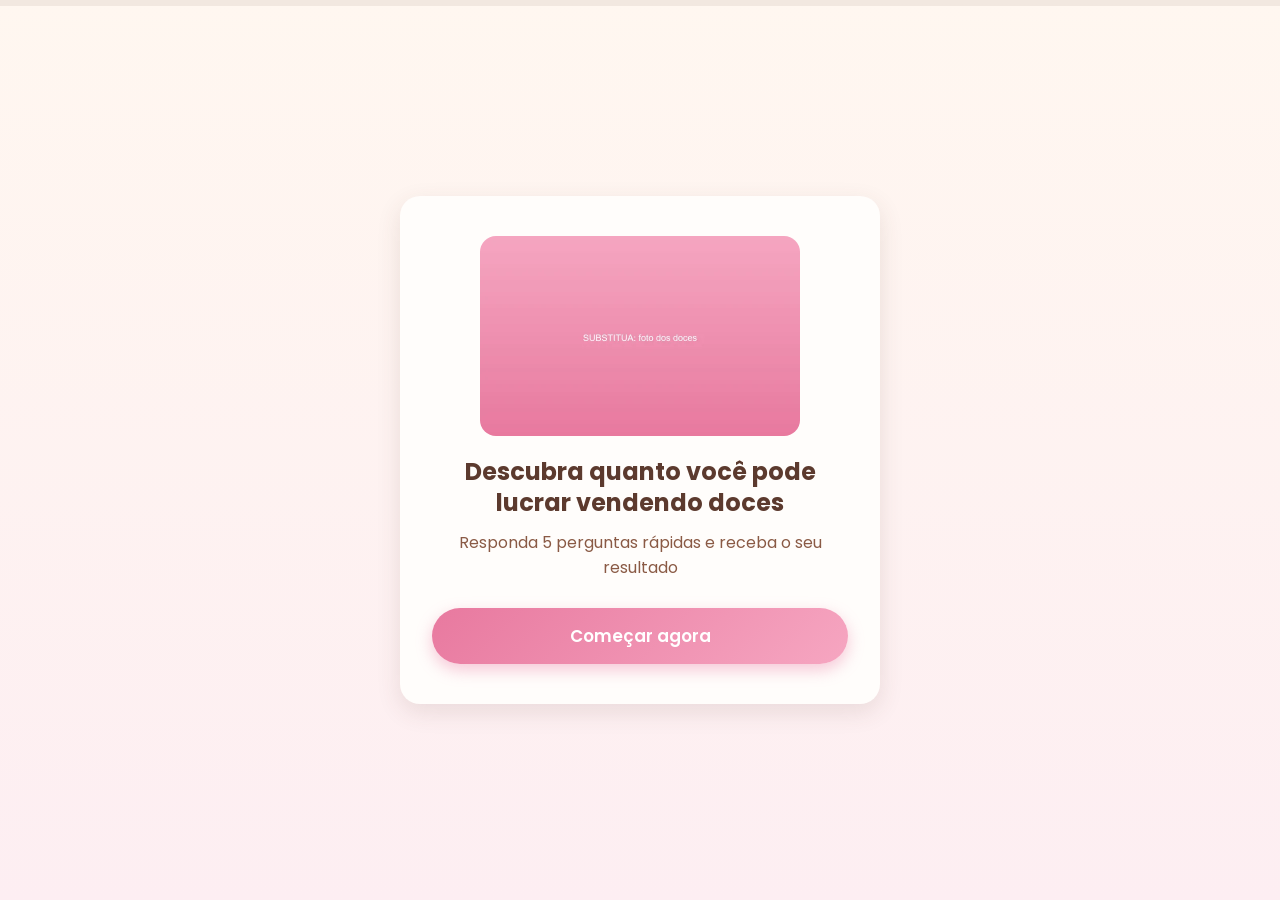
==== index.html @ 1e174448 "Primeira versão do quiz Doces Lucrativos Implementa as 5 perguntas, telas de transição, captura de p" ====
<!DOCTYPE html>
<html lang="pt-BR">
<head>
<meta charset="UTF-8">
<meta name="viewport" content="width=device-width, initial-scale=1, viewport-fit=cover">
<title>Descubra quanto você pode lucrar vendendo doces</title>
<meta name="description" content="Responda 5 perguntas rápidas e descubra o seu potencial de lucro vendendo doces.">

<!-- Open Graph -->
<meta property="og:title" content="Descubra quanto você pode lucrar vendendo doces">
<meta property="og:description" content="Responda 5 perguntas rápidas e receba o seu resultado.">
<meta property="og:type" content="website">
<meta property="og:image" content="./images/og-image.webp">

<!-- ===== COLE AQUI A META TAG DE VERIFICAÇÃO DE DOMÍNIO DA META (opcional) ===== -->
<!-- ===== FIM DA VERIFICAÇÃO ===== -->

<!-- ===== COLE AQUI O CÓDIGO DO PIXEL DO FACEBOOK (opcional) ===== -->
<!-- ===== FIM DO PIXEL ===== -->

<link rel="preconnect" href="https://fonts.googleapis.com">
<link rel="preconnect" href="https://fonts.gstatic.com" crossorigin>
<link href="https://fonts.googleapis.com/css2?family=Poppins:wght@400;600;700&display=swap" rel="stylesheet">

<link rel="stylesheet" href="./style.css">
</head>
<body>

<div class="progress-bar" id="progressBar" aria-hidden="true">
  <div class="progress-fill" id="progressFill"></div>
</div>

<main class="app" id="app">

  <!-- Tela 0 — Abertura -->
  <section class="screen active" data-screen="intro" id="screen-intro">
    <div class="card">
      <img src="./images/hero-doces.webp" alt="Doces artesanais" class="hero-img" width="320" height="200">
      <h1>Descubra quanto você pode lucrar vendendo doces</h1>
      <p class="subtitle">Responda 5 perguntas rápidas e receba o seu resultado</p>
      <button type="button" class="btn-primary" id="btnStart">Começar agora</button>
    </div>
  </section>

  <!-- Perguntas (geradas via template no JS) -->
  <section class="screen" data-screen="question" id="screen-question">
    <div class="card">
      <button type="button" class="btn-back" id="btnBack" aria-label="Voltar para a pergunta anterior">‹ Voltar</button>
      <h2 id="questionTitle"></h2>
      <div class="options" id="optionsContainer" role="group"></div>
    </div>
  </section>

  <!-- Transição entre perguntas -->
  <section class="screen" data-screen="transition" id="screen-transition">
    <div class="card">
      <p class="transition-text" id="transitionText"></p>
      <button type="button" class="btn-primary" id="btnContinue">Continuar</button>
    </div>
  </section>

  <!-- Carregando -->
  <section class="screen" data-screen="loading" id="screen-loading">
    <div class="card card-center">
      <div class="spinner" aria-hidden="true"></div>
      <p class="loading-text">Analisando as suas respostas...</p>
    </div>
  </section>

  <!-- Resultado final -->
  <section class="screen" data-screen="result" id="screen-result">
    <div class="card">
      <h2>O seu resultado está pronto!</h2>
      <p class="result-text">Com base nas suas respostas, você tem tudo para transformar os seus doces em uma renda de verdade. Falta só o passo a passo certo: as receitas, a planilha que calcula o seu lucro e o método para vender no boca a boca e no digital.</p>
      <button type="button" class="btn-primary btn-final" id="btnFinal"></button>
      <p class="debug-warning" id="redirectWarning" hidden>
        ⚠️ Modo debug: configure "redirectUrl" em config.js antes de publicar.
      </p>
    </div>
  </section>

</main>

<!-- Painel de debug (só aparece com ?debug=1 na URL) -->
<div id="debugPanel" class="debug-panel" hidden></div>

<script src="./config.js"></script>
<script src="./app.js"></script>
</body>
</html>
---- style.css ----
/* ============================================================
   Quiz Doces Lucrativos — estilos
   Paleta: rosa suave, creme, marrom chocolate
   ============================================================ */

:root {
  --rosa: #f6a6c1;
  --rosa-escuro: #e8799f;
  --creme: #fff7f0;
  --creme-card: #fffdfb;
  --chocolate: #5c3a2e;
  --chocolate-claro: #8a5a45;
  --texto: #4a3328;
  --sombra: 0 8px 24px rgba(92, 58, 46, 0.12);
  --raio: 20px;
  --transicao: 220ms ease;
}

* {
  box-sizing: border-box;
}

html, body {
  margin: 0;
  padding: 0;
}

body {
  min-height: 100dvh;
  font-family: 'Poppins', -apple-system, BlinkMacSystemFont, 'Segoe UI', Roboto, sans-serif;
  background: linear-gradient(180deg, var(--creme) 0%, #fdeef2 100%);
  color: var(--texto);
  display: flex;
  flex-direction: column;
  padding: env(safe-area-inset-top) env(safe-area-inset-right) env(safe-area-inset-bottom) env(safe-area-inset-left);
}

.app {
  flex: 1;
  display: flex;
  align-items: center;
  justify-content: center;
  padding: 16px;
  min-height: 100dvh;
}

/* Barra de progresso */
.progress-bar {
  position: fixed;
  top: env(safe-area-inset-top, 0);
  left: 0;
  right: 0;
  height: 6px;
  background: rgba(92, 58, 46, 0.08);
  z-index: 10;
}

.progress-fill {
  height: 100%;
  width: 0%;
  background: linear-gradient(90deg, var(--rosa-escuro), var(--rosa));
  transition: width 300ms ease;
}

/* Telas */
.screen {
  display: none;
  width: 100%;
  max-width: 480px;
  opacity: 0;
  transform: translateY(8px);
}

.screen.active {
  display: block;
  animation: fadeIn 250ms ease forwards;
}

@keyframes fadeIn {
  from { opacity: 0; transform: translateY(8px); }
  to { opacity: 1; transform: translateY(0); }
}

@media (prefers-reduced-motion: reduce) {
  .screen.active { animation: none; opacity: 1; transform: none; }
}

.card {
  background: var(--creme-card);
  border-radius: var(--raio);
  box-shadow: var(--sombra);
  padding: 32px 24px;
  text-align: center;
  position: relative;
}

.card-center {
  display: flex;
  flex-direction: column;
  align-items: center;
  justify-content: center;
  min-height: 220px;
}

.hero-img {
  width: 100%;
  max-width: 320px;
  height: auto;
  border-radius: 16px;
  margin: 0 auto 20px;
  display: block;
  object-fit: cover;
}

h1 {
  font-size: 1.5rem;
  font-weight: 700;
  color: var(--chocolate);
  margin: 0 0 12px;
  line-height: 1.3;
}

h2 {
  font-size: 1.25rem;
  font-weight: 700;
  color: var(--chocolate);
  margin: 0 0 20px;
  line-height: 1.35;
}

.subtitle {
  font-size: 1rem;
  color: var(--chocolate-claro);
  margin: 0 0 28px;
}

.btn-primary {
  display: block;
  width: 100%;
  min-height: 56px;
  background: linear-gradient(135deg, var(--rosa-escuro), var(--rosa));
  color: #fff;
  border: none;
  border-radius: 999px;
  font-size: 1.05rem;
  font-weight: 600;
  font-family: inherit;
  cursor: pointer;
  box-shadow: 0 6px 16px rgba(232, 121, 159, 0.4);
  transition: transform 120ms ease, box-shadow 120ms ease;
}

.btn-primary:active {
  transform: scale(0.97);
  box-shadow: 0 3px 8px rgba(232, 121, 159, 0.35);
}

.btn-primary:focus-visible {
  outline: 3px solid var(--chocolate);
  outline-offset: 2px;
}

.options {
  display: flex;
  flex-direction: column;
  gap: 12px;
}

.option-btn {
  display: block;
  width: 100%;
  min-height: 56px;
  background: #fff;
  border: 2px solid rgba(232, 121, 159, 0.25);
  border-radius: 16px;
  padding: 12px 18px;
  font-size: 1rem;
  font-family: inherit;
  color: var(--texto);
  text-align: left;
  cursor: pointer;
  transition: border-color 120ms ease, background 120ms ease, transform 120ms ease;
}

.option-btn:active {
  transform: scale(0.98);
  background: #fdeef2;
  border-color: var(--rosa-escuro);
}

.option-btn:focus-visible {
  outline: 3px solid var(--chocolate);
  outline-offset: 2px;
}

.btn-back {
  position: absolute;
  top: 16px;
  left: 16px;
  background: none;
  border: none;
  color: var(--chocolate-claro);
  font-size: 0.95rem;
  font-family: inherit;
  cursor: pointer;
  padding: 8px;
  min-height: 44px;
}

.btn-back:focus-visible {
  outline: 3px solid var(--chocolate);
  outline-offset: 2px;
}

.transition-text {
  font-size: 1.1rem;
  color: var(--chocolate);
  line-height: 1.5;
  margin: 8px 0 28px;
}

.loading-text {
  font-size: 1.05rem;
  color: var(--chocolate-claro);
  margin-top: 20px;
}

.spinner {
  width: 48px;
  height: 48px;
  border: 4px solid rgba(232, 121, 159, 0.2);
  border-top-color: var(--rosa-escuro);
  border-radius: 50%;
  animation: spin 800ms linear infinite;
}

@keyframes spin {
  to { transform: rotate(360deg); }
}

@media (prefers-reduced-motion: reduce) {
  .spinner { animation: spin 1600ms linear infinite; }
}

.result-text {
  font-size: 1rem;
  line-height: 1.6;
  color: var(--texto);
  margin: 0 0 28px;
}

.btn-final {
  font-size: 1.1rem;
}

.debug-warning {
  margin-top: 16px;
  font-size: 0.8rem;
  color: #b23b3b;
  background: #fdecec;
  border-radius: 10px;
  padding: 10px;
}

/* Painel de debug */
.debug-panel {
  position: fixed;
  bottom: 0;
  left: 0;
  right: 0;
  max-height: 45vh;
  overflow-y: auto;
  background: rgba(27, 18, 14, 0.95);
  color: #f5e9df;
  font-family: 'Courier New', monospace;
  font-size: 11px;
  padding: 12px;
  padding-bottom: calc(12px + env(safe-area-inset-bottom));
  z-index: 100;
  line-height: 1.5;
}

.debug-panel h3 {
  margin: 0 0 6px;
  font-size: 12px;
  color: #f6a6c1;
}

.debug-panel pre {
  white-space: pre-wrap;
  word-break: break-all;
  margin: 0 0 8px;
}

.debug-panel button {
  background: var(--rosa-escuro);
  color: #fff;
  border: none;
  border-radius: 8px;
  padding: 6px 12px;
  font-size: 11px;
  cursor: pointer;
  margin-top: 4px;
}

@media (min-width: 480px) {
  .card { padding: 40px 32px; }
}
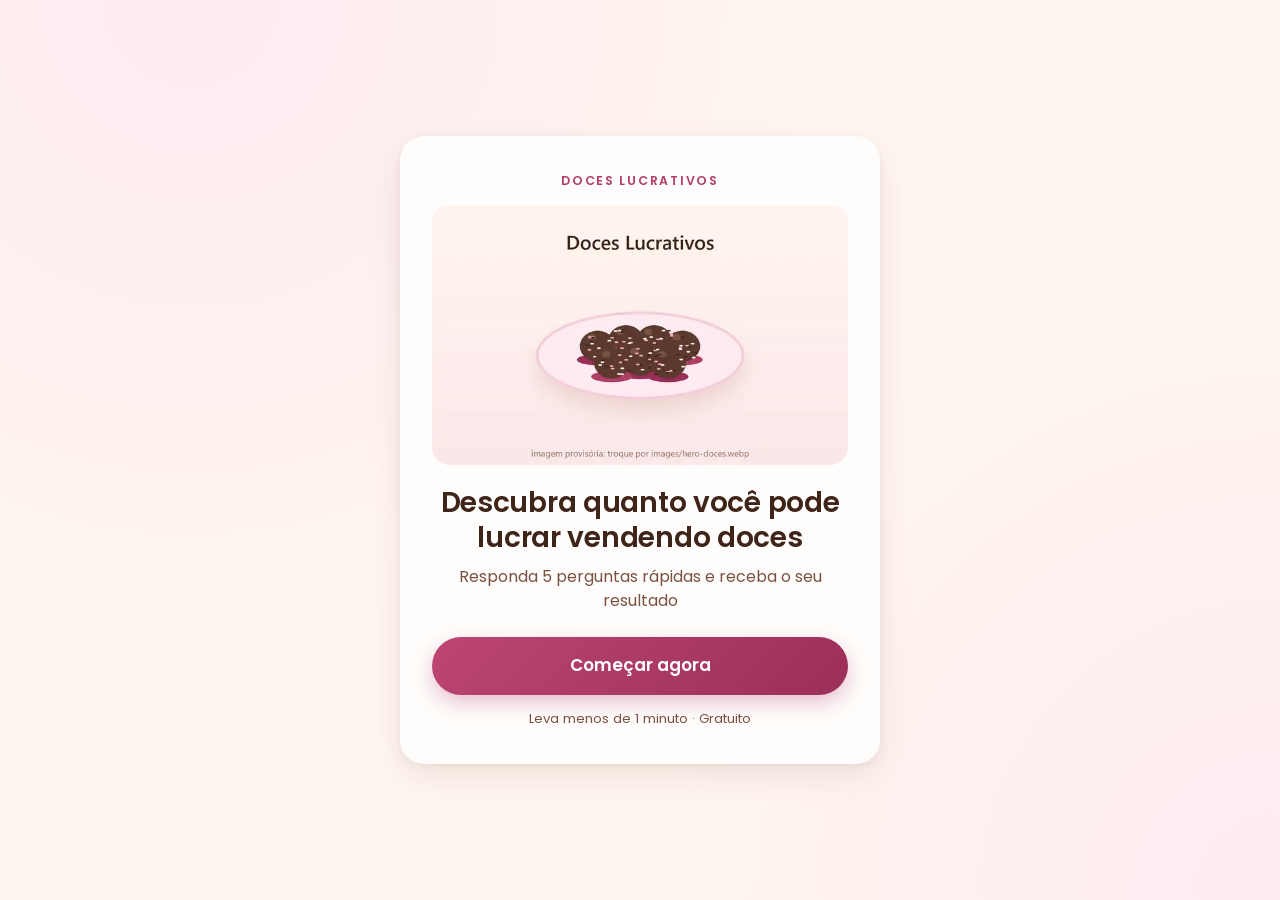
==== commit 0cae9bd9: "Revisão completa do quiz: rastreamento, conversão e acessibilidade - QuizStart/QuizStep/QuizComplete" ====
--- a/index.html
+++ b/index.html
@@ -5,12 +5,20 @@
 <meta name="viewport" content="width=device-width, initial-scale=1, viewport-fit=cover">
 <title>Descubra quanto você pode lucrar vendendo doces</title>
 <meta name="description" content="Responda 5 perguntas rápidas e descubra o seu potencial de lucro vendendo doces.">
+<meta name="theme-color" content="#fff6ef">
+<meta name="format-detection" content="telephone=no">
+<link rel="icon" href="data:image/svg+xml,%3Csvg xmlns='http://www.w3.org/2000/svg' viewBox='0 0 32 32'%3E%3Ccircle cx='16' cy='17' r='13' fill='%235c3a2e'/%3E%3Crect x='10' y='10' width='3' height='1.6' rx='.8' fill='%23f6a6c1' transform='rotate(30 11 11)'/%3E%3Crect x='18' y='12' width='3' height='1.6' rx='.8' fill='%23fff6ef' transform='rotate(-25 19 13)'/%3E%3Crect x='13' y='19' width='3' height='1.6' rx='.8' fill='%23f6a6c1' transform='rotate(60 14 20)'/%3E%3Crect x='20' y='20' width='3' height='1.6' rx='.8' fill='%23fff6ef'/%3E%3C/svg%3E">
 
-<!-- Open Graph -->
+<!-- Open Graph (aparência do link quando compartilhado) -->
+<!-- Na Etapa 3 o og:image vira um endereço completo (https://...), que é o que o Facebook e o WhatsApp exigem -->
+<meta property="og:type" content="website">
+<meta property="og:locale" content="pt_BR">
 <meta property="og:title" content="Descubra quanto você pode lucrar vendendo doces">
 <meta property="og:description" content="Responda 5 perguntas rápidas e receba o seu resultado.">
-<meta property="og:type" content="website">
-<meta property="og:image" content="./images/og-image.webp">
+<meta property="og:image" content="./images/og-image.jpg">
+<meta property="og:image:width" content="1200">
+<meta property="og:image:height" content="630">
+<meta name="twitter:card" content="summary_large_image">
 
 <!-- ===== COLE AQUI A META TAG DE VERIFICAÇÃO DE DOMÍNIO DA META (opcional) ===== -->
 <!-- ===== FIM DA VERIFICAÇÃO ===== -->
@@ -18,73 +26,97 @@
 <!-- ===== COLE AQUI O CÓDIGO DO PIXEL DO FACEBOOK (opcional) ===== -->
 <!-- ===== FIM DO PIXEL ===== -->
 
+<!-- Fonte carregada sem travar a abertura da página -->
 <link rel="preconnect" href="https://fonts.googleapis.com">
 <link rel="preconnect" href="https://fonts.gstatic.com" crossorigin>
-<link href="https://fonts.googleapis.com/css2?family=Poppins:wght@400;600;700&display=swap" rel="stylesheet">
+<link rel="stylesheet" href="https://fonts.googleapis.com/css2?family=Poppins:wght@400;600&display=swap" media="print" onload="this.media='all'">
+<noscript><link rel="stylesheet" href="https://fonts.googleapis.com/css2?family=Poppins:wght@400;600&display=swap"></noscript>
 
 <link rel="stylesheet" href="./style.css">
+<script src="./config.js" defer></script>
+<script src="./app.js" defer></script>
 </head>
 <body>
 
-<div class="progress-bar" id="progressBar" aria-hidden="true">
-  <div class="progress-fill" id="progressFill"></div>
+<div class="topbar" id="topbar" aria-hidden="true">
+  <div class="topbar-fill" id="progressFill"></div>
 </div>
 
-<main class="app" id="app">
+<main class="app">
 
   <!-- Tela 0 — Abertura -->
-  <section class="screen active" data-screen="intro" id="screen-intro">
+  <section class="screen active" id="screen-intro">
     <div class="card">
-      <img src="./images/hero-doces.webp" alt="Doces artesanais" class="hero-img" width="320" height="200">
-      <h1>Descubra quanto você pode lucrar vendendo doces</h1>
+      <p class="brand">Doces Lucrativos</p>
+      <img src="./images/hero-doces.webp" alt="Mesa com doces artesanais" class="hero-img" width="640" height="400" fetchpriority="high" decoding="async">
+      <h1 tabindex="-1">Descubra quanto você pode lucrar vendendo doces</h1>
       <p class="subtitle">Responda 5 perguntas rápidas e receba o seu resultado</p>
+      <p class="resume-note" id="resumeNote" hidden></p>
       <button type="button" class="btn-primary" id="btnStart">Começar agora</button>
+      <button type="button" class="btn-link" id="btnRestart" hidden>Recomeçar do zero</button>
+      <p class="microcopy">Leva menos de 1 minuto · Gratuito</p>
     </div>
   </section>
 
-  <!-- Perguntas (geradas via template no JS) -->
-  <section class="screen" data-screen="question" id="screen-question">
+  <!-- Pergunta (conteúdo preenchido pelo app.js) -->
+  <section class="screen" id="screen-question">
     <div class="card">
-      <button type="button" class="btn-back" id="btnBack" aria-label="Voltar para a pergunta anterior">‹ Voltar</button>
-      <h2 id="questionTitle"></h2>
-      <div class="options" id="optionsContainer" role="group"></div>
+      <div class="card-header">
+        <button type="button" class="btn-back" id="btnBack" aria-label="Voltar">
+          <svg width="18" height="18" viewBox="0 0 24 24" aria-hidden="true"><path d="M15 5l-7 7 7 7" fill="none" stroke="currentColor" stroke-width="2.5" stroke-linecap="round" stroke-linejoin="round"/></svg>
+          Voltar
+        </button>
+        <span class="step-label" id="stepLabel"></span>
+      </div>
+      <h2 id="questionTitle" tabindex="-1"></h2>
+      <div class="options" id="options" role="group" aria-labelledby="questionTitle"></div>
     </div>
   </section>
 
   <!-- Transição entre perguntas -->
-  <section class="screen" data-screen="transition" id="screen-transition">
+  <section class="screen" id="screen-transition">
     <div class="card">
-      <p class="transition-text" id="transitionText"></p>
-      <button type="button" class="btn-primary" id="btnContinue">Continuar</button>
+      <div class="icon-circle" aria-hidden="true">
+        <svg width="30" height="30" viewBox="0 0 24 24"><path d="M12 20.5s-7.5-4.6-7.5-10.3A4.2 4.2 0 0 1 12 7.6a4.2 4.2 0 0 1 7.5 2.6c0 5.7-7.5 10.3-7.5 10.3z" fill="currentColor"/></svg>
+      </div>
+      <p class="transition-text" id="transitionText" tabindex="-1"></p>
+      <button type="button" class="btn-primary btn-continue" id="btnContinue">
+        Continuar
+        <span class="countdown" aria-hidden="true"></span>
+      </button>
     </div>
   </section>
 
   <!-- Carregando -->
-  <section class="screen" data-screen="loading" id="screen-loading">
-    <div class="card card-center">
-      <div class="spinner" aria-hidden="true"></div>
-      <p class="loading-text">Analisando as suas respostas...</p>
+  <section class="screen" id="screen-loading">
+    <div class="card card-center" role="status">
+      <div class="loader" aria-hidden="true"><span></span><span></span><span></span></div>
+      <p class="loading-text" tabindex="-1">Analisando as suas respostas...</p>
+      <div class="loading-bar" aria-hidden="true"><div></div></div>
     </div>
   </section>
 
   <!-- Resultado final -->
-  <section class="screen" data-screen="result" id="screen-result">
+  <section class="screen" id="screen-result">
     <div class="card">
-      <h2>O seu resultado está pronto!</h2>
+      <div class="icon-circle" aria-hidden="true">
+        <svg width="30" height="30" viewBox="0 0 24 24"><path d="M5 12.5l4.5 4.5L19 7.5" fill="none" stroke="currentColor" stroke-width="2.8" stroke-linecap="round" stroke-linejoin="round"/></svg>
+      </div>
+      <h2 tabindex="-1">O seu resultado está pronto!</h2>
       <p class="result-text">Com base nas suas respostas, você tem tudo para transformar os seus doces em uma renda de verdade. Falta só o passo a passo certo: as receitas, a planilha que calcula o seu lucro e o método para vender no boca a boca e no digital.</p>
-      <button type="button" class="btn-primary btn-final" id="btnFinal"></button>
+      <dl class="profile" id="profile" hidden></dl>
+      <button type="button" class="btn-primary btn-final" id="btnFinal">Continuar</button>
       <p class="debug-warning" id="redirectWarning" hidden>
-        ⚠️ Modo debug: configure "redirectUrl" em config.js antes de publicar.
+        Modo debug: o link da campanha ainda não foi configurado em <b>config.js</b> (campo redirectUrl).
       </p>
+      <button type="button" class="btn-link" id="btnRedo">Refazer o quiz</button>
     </div>
   </section>
 
 </main>
 
 <!-- Painel de debug (só aparece com ?debug=1 na URL) -->
-<div id="debugPanel" class="debug-panel" hidden></div>
+<aside class="debug-panel" id="debugPanel" aria-label="Painel de debug" hidden></aside>
 
-<script src="./config.js"></script>
-<script src="./app.js"></script>
 </body>
 </html>
--- a/style.css
+++ b/style.css
@@ -1,308 +1,433 @@
 /* ============================================================
    Quiz Doces Lucrativos — estilos
-   Paleta: rosa suave, creme, marrom chocolate
+   Paleta: rosa suave, creme e marrom chocolate
    ============================================================ */
 
+/* Fonte de reserva com medidas parecidas com a Poppins: evita o texto "pular" quando a fonte carrega */
+@font-face {
+  font-family: "Poppins Fallback";
+  src: local("Arial");
+  ascent-override: 93.62%;
+  descent-override: 31.21%;
+  line-gap-override: 8.92%;
+  size-adjust: 112.16%;
+}
+
 :root {
-  --rosa: #f6a6c1;
-  --rosa-escuro: #e8799f;
-  --creme: #fff7f0;
-  --creme-card: #fffdfb;
-  --chocolate: #5c3a2e;
-  --chocolate-claro: #8a5a45;
-  --texto: #4a3328;
-  --sombra: 0 8px 24px rgba(92, 58, 46, 0.12);
-  --raio: 20px;
-  --transicao: 220ms ease;
-}
-
-* {
-  box-sizing: border-box;
-}
-
-html, body {
+  --bg: #fff6ef;
+  --bg-2: #fdeaf0;
+  --card: #fffdfb;
+  --rosa-100: #fdeef3;
+  --rosa-200: #f5cbd9;
+  --rosa-400: #e48aa9;
+  --rosa-600: #b23d69;
+  --rosa-700: #9a2f59;
+  --choco-900: #3f2419;
+  --choco-700: #5c3a2e;
+  --choco-500: #7a5242;
+  --texto: #4f3529;
+  --sombra: 0 12px 32px rgba(92, 58, 46, 0.10), 0 2px 6px rgba(92, 58, 46, 0.06);
+  --raio: 24px;
+  --fonte: "Poppins", "Poppins Fallback", system-ui, -apple-system, "Segoe UI", Roboto, Arial, sans-serif;
+}
+
+*, *::before, *::after { box-sizing: border-box; }
+
+[hidden] { display: none !important; }
+
+html { -webkit-text-size-adjust: 100%; text-size-adjust: 100%; }
+
+body {
   margin: 0;
-  padding: 0;
-}
-
-body {
+  min-height: 100vh;
   min-height: 100dvh;
-  font-family: 'Poppins', -apple-system, BlinkMacSystemFont, 'Segoe UI', Roboto, sans-serif;
-  background: linear-gradient(180deg, var(--creme) 0%, #fdeef2 100%);
+  font-family: var(--fonte);
+  font-size: 16px;
+  line-height: 1.5;
   color: var(--texto);
-  display: flex;
-  flex-direction: column;
-  padding: env(safe-area-inset-top) env(safe-area-inset-right) env(safe-area-inset-bottom) env(safe-area-inset-left);
-}
+  background: var(--bg);
+  background-image: radial-gradient(circle at 15% 0%, var(--bg-2) 0, transparent 45%),
+                    radial-gradient(circle at 100% 100%, var(--bg-2) 0, transparent 40%);
+  background-attachment: fixed;
+  -webkit-tap-highlight-color: transparent;
+}
+
+button { font: inherit; touch-action: manipulation; }
 
 .app {
-  flex: 1;
+  min-height: 100vh;
+  min-height: 100dvh;
   display: flex;
   align-items: center;
   justify-content: center;
-  padding: 16px;
-  min-height: 100dvh;
-}
-
-/* Barra de progresso */
-.progress-bar {
+  padding: calc(20px + env(safe-area-inset-top)) max(16px, env(safe-area-inset-right)) calc(20px + env(safe-area-inset-bottom)) max(16px, env(safe-area-inset-left));
+}
+
+/* ---------- Barra de progresso ---------- */
+.topbar {
   position: fixed;
-  top: env(safe-area-inset-top, 0);
+  top: 0;
   left: 0;
   right: 0;
-  height: 6px;
-  background: rgba(92, 58, 46, 0.08);
+  height: calc(5px + env(safe-area-inset-top));
+  padding-top: env(safe-area-inset-top);
+  background: var(--bg);
   z-index: 10;
-}
-
-.progress-fill {
-  height: 100%;
-  width: 0%;
-  background: linear-gradient(90deg, var(--rosa-escuro), var(--rosa));
-  transition: width 300ms ease;
-}
-
-/* Telas */
-.screen {
-  display: none;
-  width: 100%;
-  max-width: 480px;
   opacity: 0;
-  transform: translateY(8px);
-}
-
-.screen.active {
-  display: block;
-  animation: fadeIn 250ms ease forwards;
-}
-
-@keyframes fadeIn {
-  from { opacity: 0; transform: translateY(8px); }
-  to { opacity: 1; transform: translateY(0); }
-}
-
-@media (prefers-reduced-motion: reduce) {
-  .screen.active { animation: none; opacity: 1; transform: none; }
+  transition: opacity 200ms ease;
+}
+.topbar.visible { opacity: 1; }
+.topbar::before {
+  content: "";
+  position: absolute;
+  left: 0; right: 0; bottom: 0;
+  height: 5px;
+  background: var(--rosa-200);
+  opacity: 0.5;
+}
+.topbar-fill {
+  position: relative;
+  height: 5px;
+  width: 0;
+  background: linear-gradient(90deg, var(--rosa-600), var(--rosa-400));
+  border-radius: 0 999px 999px 0;
+  transition: width 350ms ease;
+}
+
+/* ---------- Telas ---------- */
+.screen { display: none; width: 100%; max-width: 480px; }
+.screen.active { display: block; animation: enter 240ms ease-out both; }
+
+@keyframes enter {
+  from { opacity: 0; transform: translateY(10px); }
+  to   { opacity: 1; transform: none; }
 }
 
 .card {
-  background: var(--creme-card);
+  background: var(--card);
   border-radius: var(--raio);
   box-shadow: var(--sombra);
-  padding: 32px 24px;
+  padding: 28px 22px;
   text-align: center;
-  position: relative;
-}
-
+}
 .card-center {
   display: flex;
   flex-direction: column;
   align-items: center;
   justify-content: center;
-  min-height: 220px;
-}
+  min-height: 260px;
+}
+
+[tabindex="-1"]:focus { outline: none; }
+
+/* ---------- Tipografia ---------- */
+.brand {
+  margin: 0 0 14px;
+  font-size: 0.78rem;
+  font-weight: 600;
+  letter-spacing: 0.14em;
+  text-transform: uppercase;
+  color: var(--rosa-600);
+}
+h1, h2 { color: var(--choco-900); font-weight: 600; letter-spacing: -0.01em; }
+h1 { font-size: 1.55rem; line-height: 1.25; margin: 0 0 10px; }
+h2 { font-size: 1.3rem; line-height: 1.3; margin: 0 0 22px; }
+.subtitle { margin: 0 0 24px; color: var(--choco-500); font-size: 1rem; }
+.microcopy { margin: 14px 0 0; font-size: 0.82rem; color: var(--choco-500); }
 
 .hero-img {
-  width: 100%;
-  max-width: 320px;
-  height: auto;
-  border-radius: 16px;
-  margin: 0 auto 20px;
-  display: block;
-  object-fit: cover;
-}
-
-h1 {
-  font-size: 1.5rem;
-  font-weight: 700;
-  color: var(--chocolate);
-  margin: 0 0 12px;
-  line-height: 1.3;
-}
-
-h2 {
-  font-size: 1.25rem;
-  font-weight: 700;
-  color: var(--chocolate);
-  margin: 0 0 20px;
-  line-height: 1.35;
-}
-
-.subtitle {
-  font-size: 1rem;
-  color: var(--chocolate-claro);
-  margin: 0 0 28px;
-}
-
-.btn-primary {
   display: block;
   width: 100%;
-  min-height: 56px;
-  background: linear-gradient(135deg, var(--rosa-escuro), var(--rosa));
+  height: auto;
+  aspect-ratio: 16 / 10;
+  object-fit: cover;
+  border-radius: 18px;
+  margin: 0 0 20px;
+  background: var(--rosa-100);
+}
+
+.resume-note {
+  margin: -8px 0 18px;
+  padding: 10px 14px;
+  border-radius: 12px;
+  background: var(--rosa-100);
+  color: var(--choco-700);
+  font-size: 0.92rem;
+}
+
+/* ---------- Botões ---------- */
+.btn-primary {
+  position: relative;
+  display: flex;
+  align-items: center;
+  justify-content: center;
+  width: 100%;
+  min-height: 58px;
+  padding: 14px 20px;
+  border: 0;
+  border-radius: 999px;
+  background-color: var(--rosa-600);
+  background-image: linear-gradient(135deg, #bd4573, var(--rosa-700));
   color: #fff;
-  border: none;
+  font-size: 1.06rem;
+  font-weight: 600;
+  line-height: 1.25;
+  text-decoration: none;
+  cursor: pointer;
+  box-shadow: 0 8px 20px rgba(178, 61, 105, 0.32);
+  transition: transform 120ms ease, box-shadow 120ms ease, filter 120ms ease;
+}
+.btn-primary:active { transform: scale(0.97); box-shadow: 0 4px 10px rgba(178, 61, 105, 0.3); filter: brightness(0.95); }
+@media (hover: hover) { .btn-primary:hover { filter: brightness(1.06); } }
+
+.btn-primary:focus-visible,
+.btn-link:focus-visible,
+.btn-back:focus-visible,
+.option:focus-visible {
+  outline: 3px solid var(--choco-700);
+  outline-offset: 3px;
+}
+
+.btn-link {
+  display: inline-block;
+  min-height: 44px;
+  margin-top: 10px;
+  padding: 8px 12px;
+  border: 0;
+  background: none;
+  color: var(--choco-500);
+  font-size: 0.92rem;
+  text-decoration: underline;
+  text-underline-offset: 3px;
+  cursor: pointer;
+}
+
+.card-header {
+  display: flex;
+  align-items: center;
+  justify-content: space-between;
+  margin: -10px -8px 14px;
+}
+.btn-back {
+  display: inline-flex;
+  align-items: center;
+  gap: 2px;
+  min-height: 44px;
+  padding: 8px 10px 8px 4px;
+  border: 0;
+  border-radius: 12px;
+  background: none;
+  color: var(--choco-500);
+  font-size: 0.92rem;
+  cursor: pointer;
+}
+.btn-back:active { background: var(--rosa-100); }
+.step-label {
+  padding: 4px 12px;
   border-radius: 999px;
-  font-size: 1.05rem;
+  background: var(--rosa-100);
+  color: var(--rosa-700);
+  font-size: 0.82rem;
   font-weight: 600;
-  font-family: inherit;
+}
+
+/* ---------- Opções de resposta ---------- */
+.options { display: flex; flex-direction: column; gap: 12px; }
+.options.locked { pointer-events: none; }
+
+.option {
+  display: flex;
+  align-items: center;
+  justify-content: space-between;
+  gap: 14px;
+  width: 100%;
+  min-height: 60px;
+  padding: 14px 16px 14px 18px;
+  border: 2px solid var(--rosa-200);
+  border-radius: 16px;
+  background: #fff;
+  color: var(--texto);
+  font-size: 1rem;
+  text-align: left;
+  line-height: 1.35;
   cursor: pointer;
-  box-shadow: 0 6px 16px rgba(232, 121, 159, 0.4);
-  transition: transform 120ms ease, box-shadow 120ms ease;
-}
-
-.btn-primary:active {
-  transform: scale(0.97);
-  box-shadow: 0 3px 8px rgba(232, 121, 159, 0.35);
-}
-
-.btn-primary:focus-visible {
-  outline: 3px solid var(--chocolate);
-  outline-offset: 2px;
-}
-
-.options {
-  display: flex;
-  flex-direction: column;
-  gap: 12px;
-}
-
-.option-btn {
-  display: block;
+  transition: border-color 140ms ease, background-color 140ms ease, transform 120ms ease;
+}
+.option::after {
+  content: "";
+  flex: none;
+  width: 22px;
+  height: 22px;
+  border: 2px solid var(--rosa-400);
+  border-radius: 50%;
+  background: #fff;
+  transition: background-color 140ms ease, border-color 140ms ease, box-shadow 140ms ease;
+}
+.option:active { transform: scale(0.98); }
+@media (hover: hover) { .option:hover { border-color: var(--rosa-400); } }
+.option[aria-pressed="true"] { border-color: var(--rosa-600); background: var(--rosa-100); }
+.option[aria-pressed="true"]::after {
+  border-color: var(--rosa-600);
+  background: var(--rosa-600);
+  box-shadow: inset 0 0 0 4px #fff;
+}
+
+/* ---------- Transição ---------- */
+.icon-circle {
+  display: flex;
+  align-items: center;
+  justify-content: center;
+  width: 64px;
+  height: 64px;
+  margin: 4px auto 18px;
+  border-radius: 50%;
+  background: var(--rosa-100);
+  color: var(--rosa-600);
+}
+.transition-text {
+  margin: 0 0 26px;
+  color: var(--choco-700);
+  font-size: 1.1rem;
+  line-height: 1.55;
+}
+.countdown {
+  position: absolute;
+  left: 30%;
+  right: 30%;
+  bottom: 9px;
+  height: 3px;
+  border-radius: 999px;
+  background: rgba(255, 255, 255, 0.25);
+  overflow: hidden;
+}
+.countdown::after {
+  content: "";
+  position: absolute;
+  inset: 0;
+  background: rgba(255, 255, 255, 0.85);
+  transform: scaleX(0);
+  transform-origin: left;
+}
+.btn-continue.counting .countdown::after { animation: countdown 4s linear forwards; }
+@keyframes countdown { to { transform: scaleX(1); } }
+
+/* ---------- Carregando ---------- */
+.loader { display: flex; gap: 10px; }
+.loader span {
+  width: 16px;
+  height: 16px;
+  border-radius: 50%;
+  background: var(--choco-700);
+  animation: bounce 900ms ease-in-out infinite;
+}
+.loader span:nth-child(2) { background: var(--rosa-600); animation-delay: 150ms; }
+.loader span:nth-child(3) { animation-delay: 300ms; }
+@keyframes bounce {
+  0%, 80%, 100% { transform: translateY(0); opacity: 0.6; }
+  40% { transform: translateY(-12px); opacity: 1; }
+}
+.loading-text { margin: 22px 0 16px; color: var(--choco-700); font-size: 1.05rem; }
+.loading-bar {
+  width: 70%;
+  height: 6px;
+  border-radius: 999px;
+  background: var(--rosa-100);
+  overflow: hidden;
+}
+.loading-bar div {
+  height: 100%;
   width: 100%;
-  min-height: 56px;
-  background: #fff;
-  border: 2px solid rgba(232, 121, 159, 0.25);
+  background: linear-gradient(90deg, var(--rosa-600), var(--rosa-400));
+  transform: scaleX(0);
+  transform-origin: left;
+}
+.screen.active .loading-bar div { animation: fill 2.4s ease-in-out forwards; }
+@keyframes fill { to { transform: scaleX(1); } }
+
+/* ---------- Resultado ---------- */
+.result-text { margin: 0 0 20px; font-size: 1rem; line-height: 1.6; }
+
+.profile {
+  margin: 0 0 24px;
+  padding: 14px 16px;
+  border: 1px dashed var(--rosa-400);
   border-radius: 16px;
-  padding: 12px 18px;
-  font-size: 1rem;
-  font-family: inherit;
-  color: var(--texto);
+  background: var(--rosa-100);
   text-align: left;
-  cursor: pointer;
-  transition: border-color 120ms ease, background 120ms ease, transform 120ms ease;
-}
-
-.option-btn:active {
-  transform: scale(0.98);
-  background: #fdeef2;
-  border-color: var(--rosa-escuro);
-}
-
-.option-btn:focus-visible {
-  outline: 3px solid var(--chocolate);
-  outline-offset: 2px;
-}
-
-.btn-back {
-  position: absolute;
-  top: 16px;
-  left: 16px;
-  background: none;
-  border: none;
-  color: var(--chocolate-claro);
-  font-size: 0.95rem;
-  font-family: inherit;
-  cursor: pointer;
-  padding: 8px;
-  min-height: 44px;
-}
-
-.btn-back:focus-visible {
-  outline: 3px solid var(--chocolate);
-  outline-offset: 2px;
-}
-
-.transition-text {
-  font-size: 1.1rem;
-  color: var(--chocolate);
-  line-height: 1.5;
-  margin: 8px 0 28px;
-}
-
-.loading-text {
-  font-size: 1.05rem;
-  color: var(--chocolate-claro);
-  margin-top: 20px;
-}
-
-.spinner {
-  width: 48px;
-  height: 48px;
-  border: 4px solid rgba(232, 121, 159, 0.2);
-  border-top-color: var(--rosa-escuro);
-  border-radius: 50%;
-  animation: spin 800ms linear infinite;
-}
-
-@keyframes spin {
-  to { transform: rotate(360deg); }
-}
-
+}
+.profile div + div { margin-top: 10px; }
+.profile dt { font-size: 0.78rem; font-weight: 600; letter-spacing: 0.04em; text-transform: uppercase; color: var(--rosa-700); }
+.profile dd { margin: 2px 0 0; color: var(--choco-900); font-weight: 600; }
+
+.btn-final { min-height: 62px; font-size: 1.1rem; animation: pulse 2.2s ease-in-out 1s infinite; }
+.btn-final.is-loading { animation: none; opacity: 0.85; cursor: progress; }
+@keyframes pulse {
+  0%, 100% { box-shadow: 0 8px 20px rgba(178, 61, 105, 0.32), 0 0 0 0 rgba(178, 61, 105, 0.25); }
+  50%      { box-shadow: 0 8px 20px rgba(178, 61, 105, 0.32), 0 0 0 10px rgba(178, 61, 105, 0); }
+}
+
+.debug-warning {
+  margin: 14px 0 0;
+  padding: 10px 12px;
+  border-radius: 12px;
+  background: #fdecec;
+  color: #8f2424;
+  font-size: 0.85rem;
+}
+
+/* ---------- Movimento reduzido ---------- */
 @media (prefers-reduced-motion: reduce) {
-  .spinner { animation: spin 1600ms linear infinite; }
-}
-
-.result-text {
-  font-size: 1rem;
-  line-height: 1.6;
-  color: var(--texto);
-  margin: 0 0 28px;
-}
-
-.btn-final {
-  font-size: 1.1rem;
-}
-
-.debug-warning {
-  margin-top: 16px;
-  font-size: 0.8rem;
-  color: #b23b3b;
-  background: #fdecec;
-  border-radius: 10px;
-  padding: 10px;
-}
-
-/* Painel de debug */
+  *, *::before, *::after { animation-duration: 1ms !important; animation-iteration-count: 1 !important; transition-duration: 1ms !important; }
+  .loader span { animation: none !important; opacity: 1; }
+  .btn-final { animation: none; }
+  .countdown { display: none; }
+}
+
+/* ---------- Telas maiores ---------- */
+@media (min-width: 480px) {
+  .card { padding: 36px 32px; }
+  h1 { font-size: 1.75rem; }
+}
+
+/* ---------- Painel de debug ---------- */
+body.has-debug .app { padding-bottom: calc(64px + env(safe-area-inset-bottom)); }
 .debug-panel {
   position: fixed;
-  bottom: 0;
   left: 0;
   right: 0;
-  max-height: 45vh;
+  bottom: 0;
+  z-index: 100;
+  max-height: 44vh;
   overflow-y: auto;
-  background: rgba(27, 18, 14, 0.95);
+  padding: 10px 12px calc(12px + env(safe-area-inset-bottom));
+  background: #1e130e;
   color: #f5e9df;
-  font-family: 'Courier New', monospace;
-  font-size: 11px;
-  padding: 12px;
-  padding-bottom: calc(12px + env(safe-area-inset-bottom));
-  z-index: 100;
-  line-height: 1.5;
-}
-
-.debug-panel h3 {
-  margin: 0 0 6px;
-  font-size: 12px;
-  color: #f6a6c1;
-}
-
-.debug-panel pre {
-  white-space: pre-wrap;
-  word-break: break-all;
-  margin: 0 0 8px;
-}
-
-.debug-panel button {
-  background: var(--rosa-escuro);
+  font: 11px/1.45 ui-monospace, Menlo, Consolas, monospace;
+}
+.debug-panel.collapsed .debug-body { display: none; }
+.debug-head {
+  position: sticky;
+  top: -10px;
+  display: flex;
+  flex-wrap: wrap;
+  align-items: center;
+  justify-content: space-between;
+  gap: 6px;
+  padding: 2px 0 8px;
+  background: inherit;
+}
+.debug-head strong { color: var(--rosa-400); font-size: 12px; }
+.debug-head button {
+  padding: 6px 10px;
+  border: 0;
+  border-radius: 8px;
+  background: var(--rosa-600);
   color: #fff;
-  border: none;
-  border-radius: 8px;
-  padding: 6px 12px;
-  font-size: 11px;
+  font: 600 11px/1 var(--fonte);
   cursor: pointer;
-  margin-top: 4px;
-}
-
-@media (min-width: 480px) {
-  .card { padding: 40px 32px; }
-}
+}
+.debug-row { margin: 0 0 8px; }
+.debug-row b { display: block; color: var(--rosa-400); }
+.debug-row pre { margin: 2px 0 0; white-space: pre-wrap; word-break: break-all; font: inherit; }
+.debug-row.alert pre { color: #ffb4b4; }
+.debug-row.highlight { outline: 2px solid var(--rosa-400); outline-offset: 4px; border-radius: 4px; }
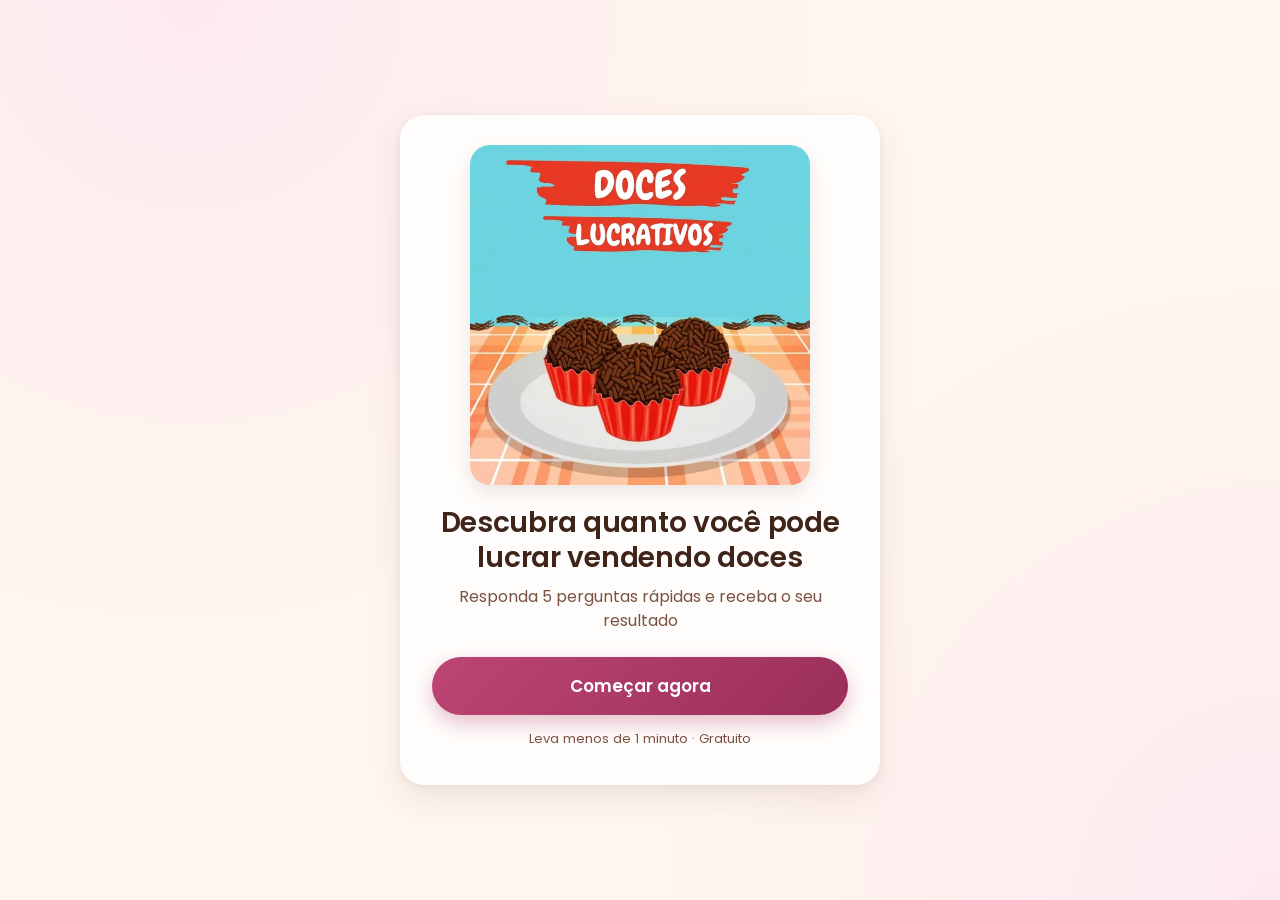
==== commit 0cbb58e6: "Usa a arte hero-doces.png em todo o site e adia o pixel - Tela inicial com WebP de 30 KB (PNG otimiz" ====
--- a/index.html
+++ b/index.html
@@ -7,24 +7,27 @@
 <meta name="description" content="Responda 5 perguntas rápidas e descubra o seu potencial de lucro vendendo doces.">
 <meta name="theme-color" content="#fff6ef">
 <meta name="format-detection" content="telephone=no">
-<link rel="icon" href="data:image/svg+xml,%3Csvg xmlns='http://www.w3.org/2000/svg' viewBox='0 0 32 32'%3E%3Ccircle cx='16' cy='17' r='13' fill='%235c3a2e'/%3E%3Crect x='10' y='10' width='3' height='1.6' rx='.8' fill='%23f6a6c1' transform='rotate(30 11 11)'/%3E%3Crect x='18' y='12' width='3' height='1.6' rx='.8' fill='%23fff6ef' transform='rotate(-25 19 13)'/%3E%3Crect x='13' y='19' width='3' height='1.6' rx='.8' fill='%23f6a6c1' transform='rotate(60 14 20)'/%3E%3Crect x='20' y='20' width='3' height='1.6' rx='.8' fill='%23fff6ef'/%3E%3C/svg%3E">
+<link rel="icon" type="image/png" sizes="32x32" href="./images/favicon-32.png">
+<link rel="apple-touch-icon" href="./images/apple-touch-icon.png">
 
 <!-- Open Graph (aparência do link quando compartilhado) -->
-<!-- Na Etapa 3 o og:image vira um endereço completo (https://...), que é o que o Facebook e o WhatsApp exigem -->
+<!-- og:image precisa ser um endereço completo (https://...). Na Etapa 3 troca para o domínio próprio. -->
 <meta property="og:type" content="website">
 <meta property="og:locale" content="pt_BR">
 <meta property="og:title" content="Descubra quanto você pode lucrar vendendo doces">
 <meta property="og:description" content="Responda 5 perguntas rápidas e receba o seu resultado.">
-<meta property="og:image" content="./images/og-image.jpg">
-<meta property="og:image:width" content="1200">
-<meta property="og:image:height" content="630">
-<meta name="twitter:card" content="summary_large_image">
+<meta property="og:image" content="https://matheus-ferreira-gomes.github.io/quiz-doces-lucrativos/images/hero-doces.png">
+<meta property="og:image:type" content="image/png">
+<meta property="og:image:width" content="640">
+<meta property="og:image:height" content="640">
+<meta property="og:image:alt" content="Brigadeiros Doces Lucrativos">
+<meta name="twitter:card" content="summary">
+
+<!-- Imagem da tela inicial começa a baixar junto com o HTML -->
+<link rel="preload" as="image" href="./images/hero-doces.webp" type="image/webp" fetchpriority="high">
 
 <!-- ===== COLE AQUI A META TAG DE VERIFICAÇÃO DE DOMÍNIO DA META (opcional) ===== -->
 <!-- ===== FIM DA VERIFICAÇÃO ===== -->
-
-<!-- ===== COLE AQUI O CÓDIGO DO PIXEL DO FACEBOOK (opcional) ===== -->
-<!-- ===== FIM DO PIXEL ===== -->
 
 <!-- Fonte carregada sem travar a abertura da página -->
 <link rel="preconnect" href="https://fonts.googleapis.com">
@@ -47,8 +50,10 @@
   <!-- Tela 0 — Abertura -->
   <section class="screen active" id="screen-intro">
     <div class="card">
-      <p class="brand">Doces Lucrativos</p>
-      <img src="./images/hero-doces.webp" alt="Mesa com doces artesanais" class="hero-img" width="640" height="400" fetchpriority="high" decoding="async">
+      <picture>
+        <source srcset="./images/hero-doces.webp" type="image/webp">
+        <img src="./images/hero-doces.png" alt="Doces Lucrativos: prato com brigadeiros" class="hero-img" width="640" height="640" fetchpriority="high" decoding="async">
+      </picture>
       <h1 tabindex="-1">Descubra quanto você pode lucrar vendendo doces</h1>
       <p class="subtitle">Responda 5 perguntas rápidas e receba o seu resultado</p>
       <p class="resume-note" id="resumeNote" hidden></p>
@@ -103,7 +108,7 @@
         <svg width="30" height="30" viewBox="0 0 24 24"><path d="M5 12.5l4.5 4.5L19 7.5" fill="none" stroke="currentColor" stroke-width="2.8" stroke-linecap="round" stroke-linejoin="round"/></svg>
       </div>
       <h2 tabindex="-1">O seu resultado está pronto!</h2>
-      <p class="result-text">Com base nas suas respostas, você tem tudo para transformar os seus doces em uma renda de verdade. Falta só o passo a passo certo: as receitas, a planilha que calcula o seu lucro e o método para vender no boca a boca e no digital.</p>
+      <p class="result-text" id="resultText">Com base nas suas respostas, você tem tudo para transformar os seus doces em uma renda de verdade. Falta só o passo a passo certo: as receitas, a planilha que calcula o seu lucro e o método para vender no boca a boca e no digital.</p>
       <dl class="profile" id="profile" hidden></dl>
       <button type="button" class="btn-primary btn-final" id="btnFinal">Continuar</button>
       <p class="debug-warning" id="redirectWarning" hidden>
--- a/style.css
+++ b/style.css
@@ -121,29 +121,24 @@
 [tabindex="-1"]:focus { outline: none; }
 
 /* ---------- Tipografia ---------- */
-.brand {
-  margin: 0 0 14px;
-  font-size: 0.78rem;
-  font-weight: 600;
-  letter-spacing: 0.14em;
-  text-transform: uppercase;
-  color: var(--rosa-600);
-}
 h1, h2 { color: var(--choco-900); font-weight: 600; letter-spacing: -0.01em; }
 h1 { font-size: 1.55rem; line-height: 1.25; margin: 0 0 10px; }
 h2 { font-size: 1.3rem; line-height: 1.3; margin: 0 0 22px; }
 .subtitle { margin: 0 0 24px; color: var(--choco-500); font-size: 1rem; }
 .microcopy { margin: 14px 0 0; font-size: 0.82rem; color: var(--choco-500); }
 
+/* Imagem quadrada; limitada pela altura da tela para o botão aparecer sem rolar */
 .hero-img {
   display: block;
-  width: 100%;
+  width: min(100%, 40vh, 340px);
+  width: min(100%, 40dvh, 340px);
   height: auto;
-  aspect-ratio: 16 / 10;
+  aspect-ratio: 1 / 1;
   object-fit: cover;
-  border-radius: 18px;
-  margin: 0 0 20px;
-  background: var(--rosa-100);
+  border-radius: 20px;
+  margin: -6px auto 20px;
+  background: #6fd0de;
+  box-shadow: 0 8px 20px rgba(92, 58, 46, 0.12);
 }
 
 .resume-note {
@@ -308,7 +303,7 @@
   transform: scaleX(0);
   transform-origin: left;
 }
-.btn-continue.counting .countdown::after { animation: countdown 4s linear forwards; }
+.btn-continue.counting .countdown::after { animation: countdown var(--countdown, 4s) linear forwards; }
 @keyframes countdown { to { transform: scaleX(1); } }
 
 /* ---------- Carregando ---------- */
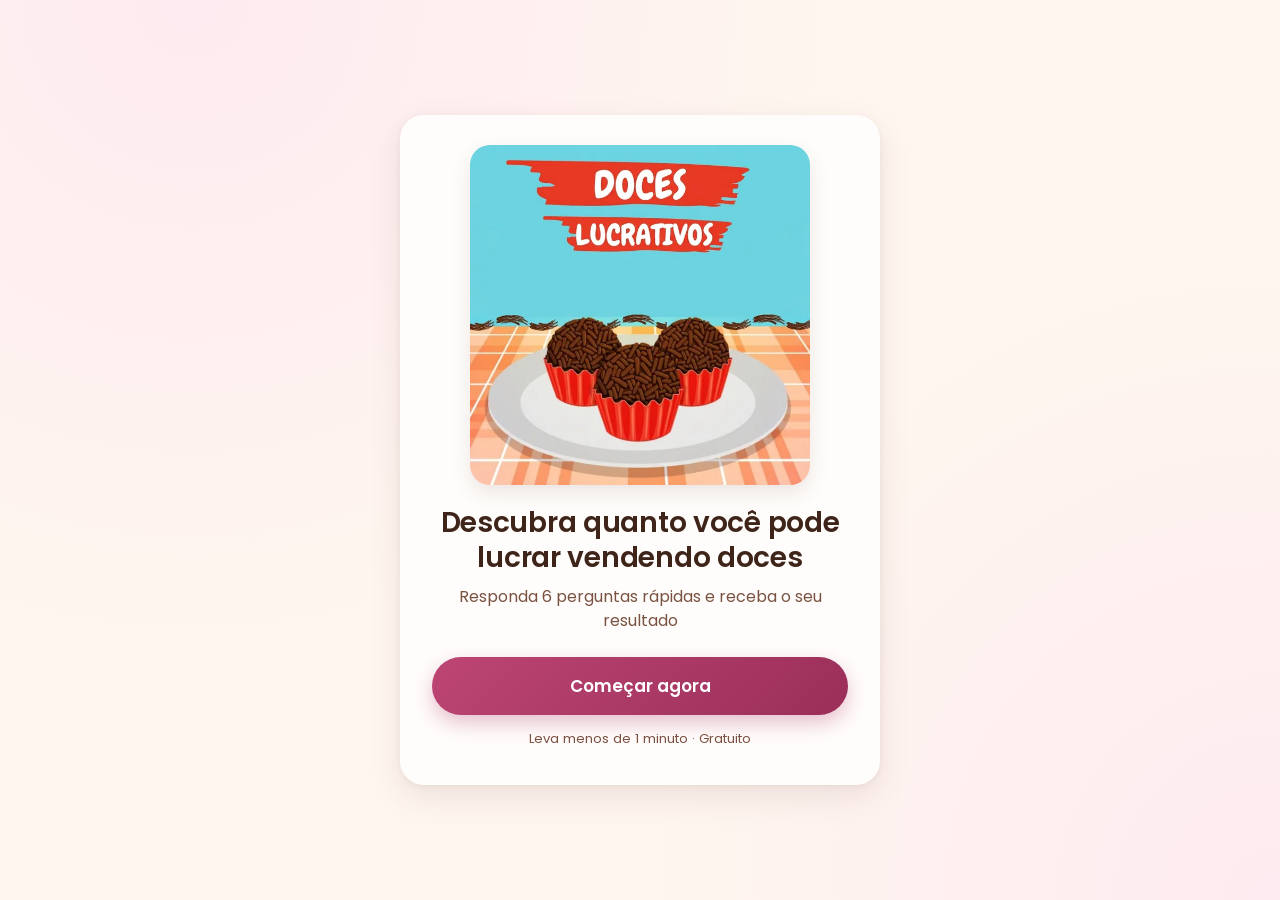
==== commit 2307ce70: "Adiciona pergunta de orçamento antes de "momento" nos três caminhos Faixas calibradas para a oferta " ====
--- a/index.html
+++ b/index.html
@@ -4,7 +4,7 @@
 <meta charset="UTF-8">
 <meta name="viewport" content="width=device-width, initial-scale=1, viewport-fit=cover">
 <title>Descubra quanto você pode lucrar vendendo doces</title>
-<meta name="description" content="Responda 5 perguntas rápidas e descubra o seu potencial de lucro vendendo doces.">
+<meta name="description" content="Responda 6 perguntas rápidas e descubra o seu potencial de lucro vendendo doces.">
 <meta name="theme-color" content="#fff6ef">
 <meta name="format-detection" content="telephone=no">
 <link rel="icon" type="image/png" sizes="32x32" href="./images/favicon-32.png">
@@ -15,7 +15,7 @@
 <meta property="og:type" content="website">
 <meta property="og:locale" content="pt_BR">
 <meta property="og:title" content="Descubra quanto você pode lucrar vendendo doces">
-<meta property="og:description" content="Responda 5 perguntas rápidas e receba o seu resultado.">
+<meta property="og:description" content="Responda 6 perguntas rápidas e receba o seu resultado.">
 <meta property="og:image" content="https://matheus-ferreira-gomes.github.io/quiz-doces-lucrativos/images/hero-doces.png">
 <meta property="og:image:type" content="image/png">
 <meta property="og:image:width" content="640">
@@ -55,7 +55,7 @@
         <img src="./images/hero-doces.png" alt="Doces Lucrativos: prato com brigadeiros" class="hero-img" width="640" height="640" fetchpriority="high" decoding="async">
       </picture>
       <h1 tabindex="-1">Descubra quanto você pode lucrar vendendo doces</h1>
-      <p class="subtitle">Responda 5 perguntas rápidas e receba o seu resultado</p>
+      <p class="subtitle">Responda 6 perguntas rápidas e receba o seu resultado</p>
       <p class="resume-note" id="resumeNote" hidden></p>
       <button type="button" class="btn-primary" id="btnStart">Começar agora</button>
       <button type="button" class="btn-link" id="btnRestart" hidden>Recomeçar do zero</button>
